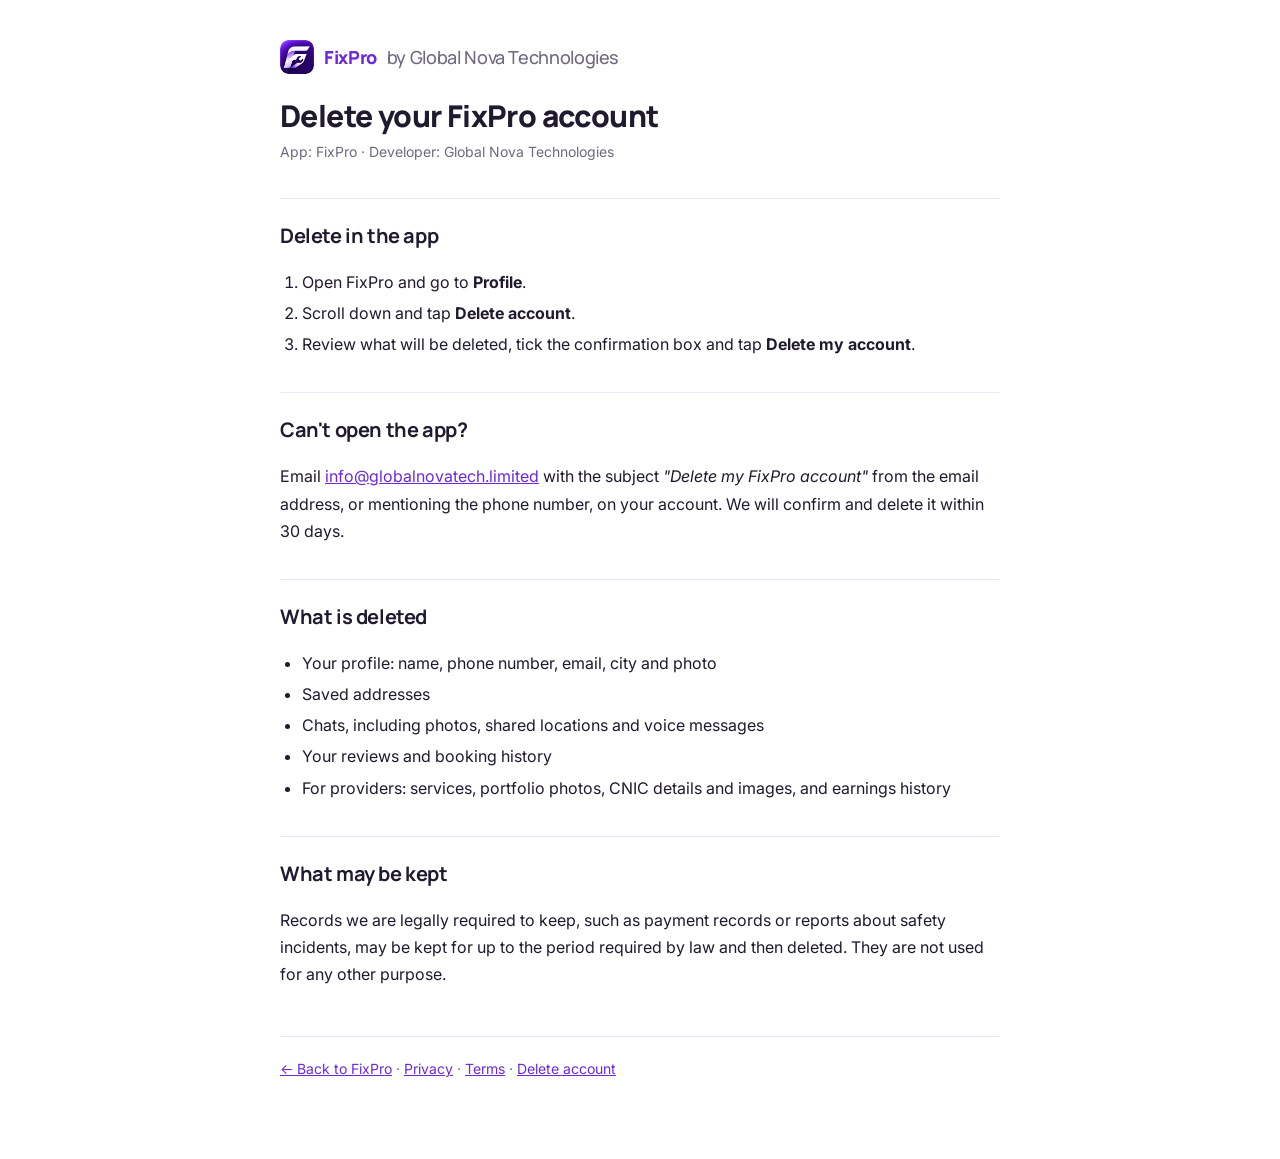
==== delete-account.html @ c1672b67 "Add files via upload" ====
<!doctype html>
<html lang="en">
<head>
<meta charset="utf-8">
<meta name="viewport" content="width=device-width, initial-scale=1">
<title>Delete your FixPro account</title>
<link rel="stylesheet" href="legal.css">
<link rel="icon" type="image/png" href="img/favicon.png">
</head>
<body>
<main>
<a class="brand" href="index.html"><img src="img/fixpro-symbol-128.png" alt="" width="34" height="34">FixPro <span>by Global Nova Technologies</span></a>
<h1>Delete your FixPro account</h1>
<p class="meta">App: FixPro · Developer: Global Nova Technologies</p>

<h2>Delete in the app</h2>
<ol>
<li>Open FixPro and go to <strong>Profile</strong>.</li>
<li>Scroll down and tap <strong>Delete account</strong>.</li>
<li>Review what will be deleted, tick the confirmation box and tap <strong>Delete my account</strong>.</li>
</ol>

<h2>Can't open the app?</h2>
<p>Email <a href="mailto:info@globalnovatech.limited?subject=Delete%20my%20FixPro%20account">info@globalnovatech.limited</a> with the subject <em>"Delete my FixPro account"</em> from the email address, or mentioning the phone number, on your account. We will confirm and delete it within 30 days.</p>

<h2>What is deleted</h2>
<ul>
<li>Your profile: name, phone number, email, city and photo</li>
<li>Saved addresses</li>
<li>Chats, including photos, shared locations and voice messages</li>
<li>Your reviews and booking history</li>
<li>For providers: services, portfolio photos, CNIC details and images, and earnings history</li>
</ul>

<h2>What may be kept</h2>
<p>Records we are legally required to keep, such as payment records or reports about safety incidents, may be kept for up to the period required by law and then deleted. They are not used for any other purpose.</p>
<p class="back"><a href="index.html">&larr; Back to FixPro</a> · <a href="privacy.html">Privacy</a> · <a href="terms.html">Terms</a> · <a href="delete-account.html">Delete account</a></p>
</main>
</body>
</html>
---- legal.css ----
@import url("https://fonts.googleapis.com/css2?family=Inter:wght@400..700&family=Manrope:wght@600..800&display=swap");
:root {
  --bg: #ffffff;
  --text: #1f1a2e;
  --muted: #6f6980;
  --accent: #6d28d9;
  --line: #ece6fb;
}
@media (prefers-color-scheme: dark) {
  :root {
    --bg: #0e0820;
    --text: #f1edfb;
    --muted: #a59dbd;
    --accent: #c4b5fd;
    --line: #2a1f4a;
  }
}
* { box-sizing: border-box; }
body {
  margin: 0;
  background: var(--bg);
  color: var(--text);
  font: 16px/1.7 "Inter", -apple-system, "Segoe UI", Roboto, Helvetica, Arial, sans-serif;
  -webkit-font-smoothing: antialiased;
}
main { max-width: 760px; margin: 0 auto; padding: 40px 20px 64px; }
.brand { display: inline-flex; align-items: center; gap: 10px; font-weight: 800; font-size: 18px; color: var(--accent); margin: 0 0 24px; text-decoration: none; }
.brand img { border-radius: 24%; }
.back { margin-top: 48px; padding-top: 20px; border-top: 1px solid var(--line); font-size: 14px; color: var(--muted); }
.brand span { font-weight: 500; color: var(--muted); }
h1 { font-size: 30px; line-height: 1.2; margin: 0 0 6px; }
.meta { color: var(--muted); margin: 0 0 28px; font-size: 14px; }
h2 { font-size: 20px; margin: 34px 0 10px; padding-top: 20px; border-top: 1px solid var(--line); }
h3 { font-size: 16px; margin: 18px 0 6px; }
ul, ol { padding-left: 22px; }
li { margin: 4px 0; }
a { color: var(--accent); }
h1, h2, h3, .brand { font-family: "Manrope", "Inter", sans-serif; letter-spacing: -0.02em; }
h1 { font-weight: 800; }
h2, h3 { font-weight: 700; }
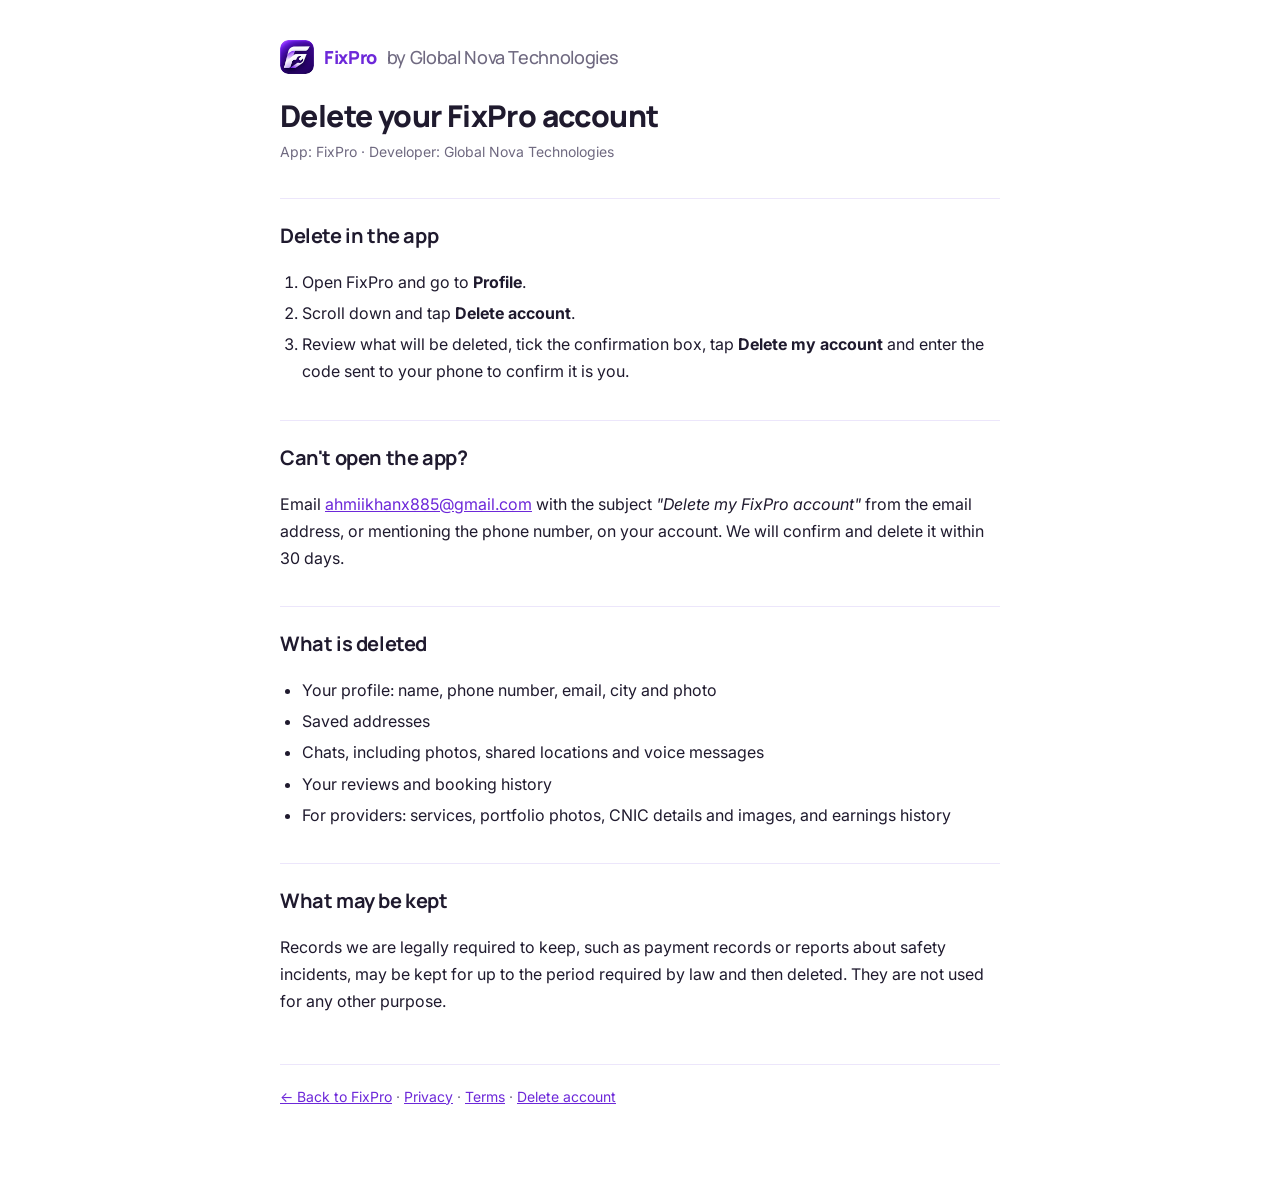
==== commit f8e0935a: "Add files via upload" ====
--- a/delete-account.html
+++ b/delete-account.html
@@ -17,11 +17,11 @@
 <ol>
 <li>Open FixPro and go to <strong>Profile</strong>.</li>
 <li>Scroll down and tap <strong>Delete account</strong>.</li>
-<li>Review what will be deleted, tick the confirmation box and tap <strong>Delete my account</strong>.</li>
+<li>Review what will be deleted, tick the confirmation box, tap <strong>Delete my account</strong> and enter the code sent to your phone to confirm it is you.</li>
 </ol>
 
 <h2>Can't open the app?</h2>
-<p>Email <a href="mailto:info@globalnovatech.limited?subject=Delete%20my%20FixPro%20account">info@globalnovatech.limited</a> with the subject <em>"Delete my FixPro account"</em> from the email address, or mentioning the phone number, on your account. We will confirm and delete it within 30 days.</p>
+<p>Email <a href="mailto:ahmiikhanx885@gmail.com?subject=Delete%20my%20FixPro%20account">ahmiikhanx885@gmail.com</a> with the subject <em>"Delete my FixPro account"</em> from the email address, or mentioning the phone number, on your account. We will confirm and delete it within 30 days.</p>
 
 <h2>What is deleted</h2>
 <ul>
